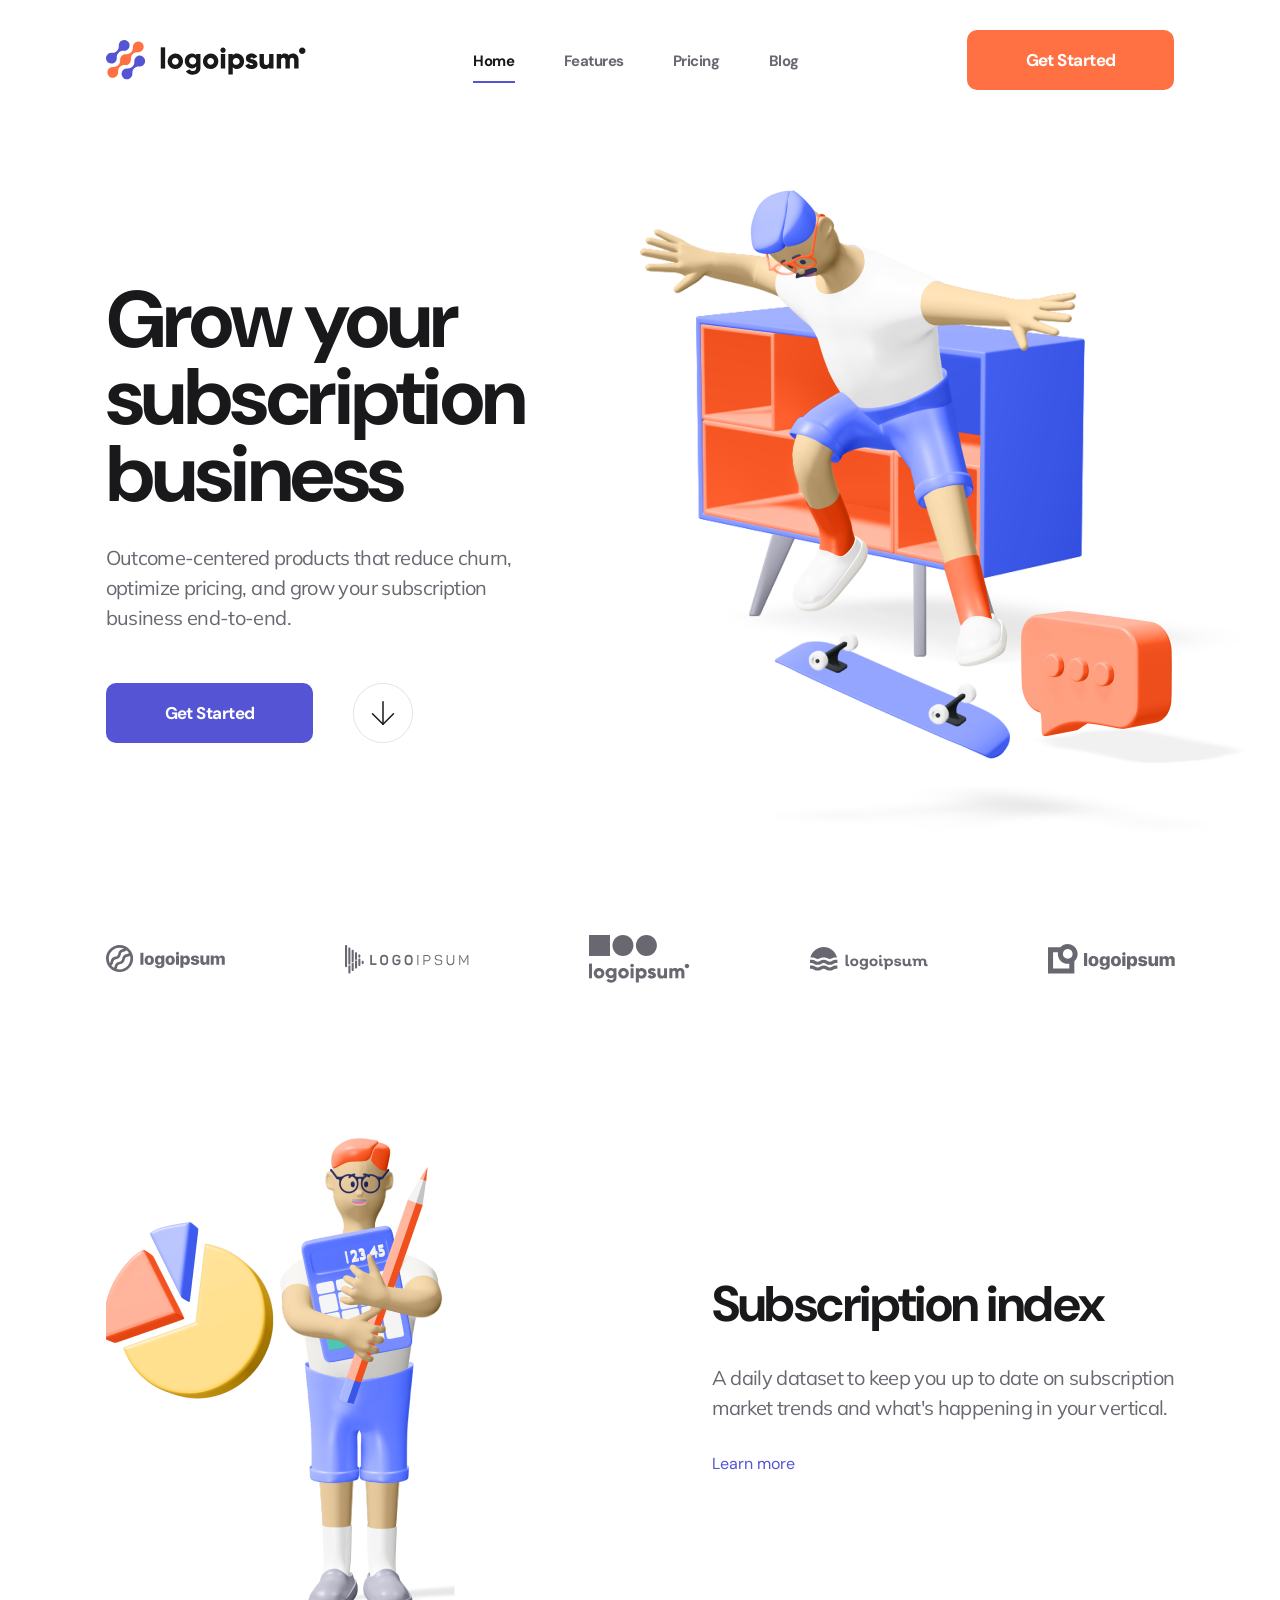
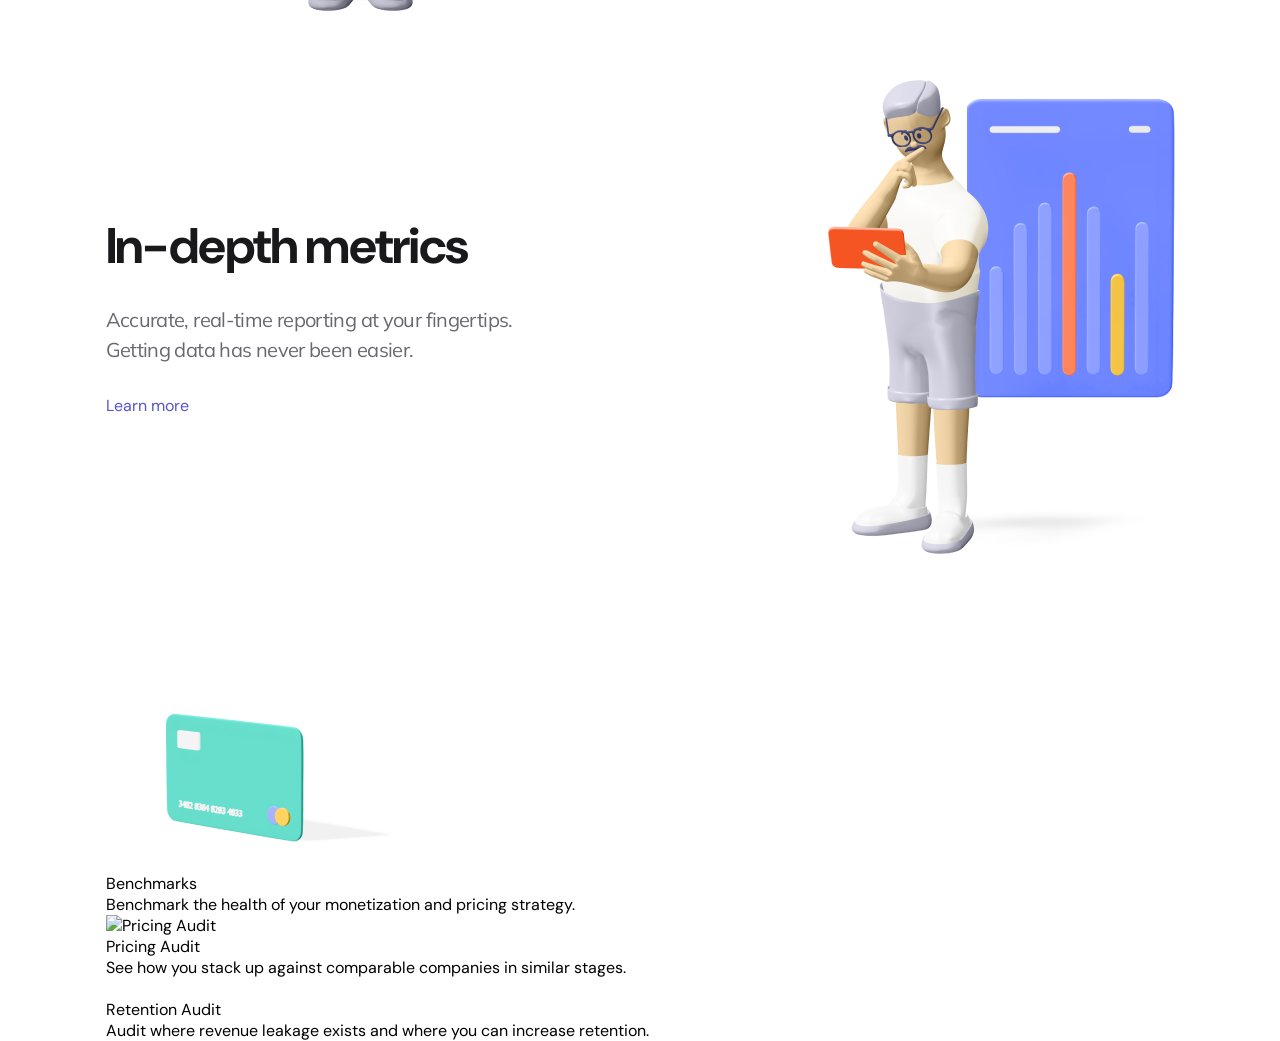
==== main.html @ b4839932 "first-commit" ====
<!DOCTYPE html>
<html lang="en">
<head>
    <meta charset="UTF-8">
    <meta name="viewport" content="width=device-width, initial-scale=1.0">
    <title>logoipsum</title>
    <link rel="stylesheet" href="style.css">
    <link rel="shortcut icon" href="images/favicon 3.svg" type="image/x-icon">
    <link rel="preconnect" href="https://fonts.googleapis.com">
<link rel="preconnect" href="https://fonts.gstatic.com" crossorigin>
<link href="https://fonts.googleapis.com/css2?family=DM+Sans:ital,opsz,wght@0,9..40,100..1000;1,9..40,100..1000&family=Mulish:ital,wght@0,200..1000;1,200..1000&display=swap" rel="stylesheet">
</head>
<body>
    <header class="Hat">
        <div class="header__container">
            <nav class="header__nav">
                <img src="images/Logo ipsum.svg" alt="logoipsum">
                <ul class="header__list">
                    <li class="header__list-item">
                        <a class="header__list-link active" href="/">Home</a>
                    </li>
                    <li class="header__list-item">
                        <a class="header__list-link" href="/">Features</a>
                    </li>
                    <li class="header__list-item">
                        <a class="header__list-link" href="/">Pricing</a>
                    </li>
                    <li class="header__list-item">
                        <a class="header__list-link" href="/">Blog</a>
                    </li>
                </ul>
                <a class="header__button" href="/">Get Started</a>
            </nav>
        </div>
    </header>
    <main>
        <section class="hero">
            <div class="hero__container">
                <div class="hero__content">
                    <div class="hero__text">
                        <h1 class="hero__title">Grow your subscription business</h1>
                        <p class="hero__desc">Outcome-centered products that reduce churn, optimize pricing, and grow your subscription business end-to-end.</p>
                    </div>
                    <div class="hero__buttons">
                        <a href="/" class="hero__button">Get Started</a>
                        <a class="hero__scroll" href="/">
                            <img class="hero__scroll-image" src="images/Down Arrow.svg" alt="down arrow">
                        </a>
                    </div>
                </div>
                <img class="hero__image" src="images/Hero 3D.png" alt="hero image">
            </div>
        </section>
        <section class="companies">
            <div class="companies__container">
                <ul class="companies__list">
                    <li class="companies__company">
                        <img src="images/logo Group/logo1.svg" alt="" class="companies__company-logo">
                    </li>
                    <li class="companies__company">
                        <img src="images/logo Group/logo2.svg" alt="" class="companies__company-logo">
                    </li>
                    <li class="companies__company">
                        <img src="images/logo Group/logo3.svg" alt="" class="companies__company-logo">
                    </li>
                    <li class="companies__company">
                        <img src="images/logo Group/logo4.svg" alt="" class="companies__company-logo">
                    </li>
                    <li class="companies__company">
                        <img src="images/logo Group/logo5.svg" alt="" class="companies__company-logo">
                    </li>
                </ul>
            </div>
        </section>
        <section class="features">
            <div class="features__container">
                <div class="feature">
                    <img class="feature__image" src="images/ subscription.png" alt="subscription">
                    <div class="feature__content">
                        <h3 class="feature__title">Subscription index</h3>
                        <p class="feature__desc">A daily dataset to keep you up to date on subscription market trends and what's happening in your vertical.</p>
                        <a class="feature__link" href="/">Learn more</a>
                    </div>
                </div>
                <div class="feature">
                    <div class="feature__content">
                        <h3 class="feature__title">In-depth metrics</h3>
                        <p class="feature__desc">Accurate, real-time reporting at your fingertips. Getting data has never been easier.</p>
                        <a class="feature__link" href="/">Learn more</a>
                    </div>
                    <img class="feature__image" src="images/metrix.png" alt="subscription">
                </div>
            </div>
        </section>
        <section class="cta">
            <div class="cta__container">
                <ul class="cta__list">
                    <li class="cta__product">
                        <img src="images/cta_logo/Icon 001.png" alt="benchmarks" class="cta__product-logo">
                        <p class="cta__title">Benchmarks</p>
                        <p class="cta__desc">Benchmark the health of your monetization and pricing strategy.</p>
                    </li>
                    <li class="cta__product">
                        <img src="" alt="Pricing Audit" class="cta__product-logo">
                        <p class="cta__title">Pricing Audit</p>
                        <p class="cta__desc">See how you stack up against comparable companies in similar stages.</p>
                    </li>
                    <li class="cta__product">
                        <img src="" alt="" class="cta__product-logo">
                        <p class="cta__title">Retention Audit</p>
                        <p class="cta__desc">Audit where revenue leakage exists and where you can increase retention.</p>
                    </li>
                </ul>
            </div>
        </section>
    </main>
</body>
</html>
---- style.css ----
:root {
    --dark: #19191B;
    --gray: #696871;
    --purple: #5454D4;
    --orange: #FF7143;
}

* {
    margin: 0;
    padding: 0;
    box-sizing: border-box;
}
body {
    font-family: 'DM Sans', sans-serif;
}
.Hat {
    padding: 30px 0;
}
[class*="__container" ] {
    max-width: 1069px;
    margin-inline: auto;
}
.header__nav {
    display: flex;
    justify-content: space-between;
    align-items: center; 
}
.header__list {
    display: flex;
    gap: 49px;
}
ul {
    list-style: none;
}
.header__list-link {
    font-weight: 700;
    font-size: 15px;
    letter-spacing: -0.47px;
    color: var(--gray);
    transition: color 0.3s;
}
.header__list-link.active {
    color: var(--dark);
    border-bottom: 2px solid var(--purple);
    padding-bottom: 10px;
}
.header__list-link:hover {
    color: var(--dark);
}
.header__button, .hero__button {
    font-weight: 700;
    font-size: 17px;
    letter-spacing: -0.55px;
    color: white;
    padding: 19px 59px;
    border-radius: 10px;
    transition: 0.3s;
}
.header__button {
    background-color: var(--orange);
}
.header__button:hover, .hero__button:hover {
    opacity: 90%; 
}
a {
    text-decoration: none; 
}

.hero {
    padding-block: 70px;
}
.hero__container {
    position: relative;
}
.hero__content {
    max-width: 423px;
    padding-block: 92px;
}
.hero__image {
    position: absolute;
    top: 0;
    right: -75px;
}
.hero__title {
    font-family: 'DM Sans', sans-serif;
    font-weight: 700;
    font-size: 80px;
    letter-spacing: -2.5px;
    line-height: 77px;
    color: var(--dark);
}
.hero__desc {
    font-family: 'Mulish', sans-serf;
    font-weight: 400;
    font-size: 20px;
    letter-spacing: -0.63px;
    line-height: 30px;
    color: var(--gray);
    margin-top: 30px;
}
.hero__buttons {
    margin-top: 50px;
    display: flex;
    gap: 40px;
}
.hero__button {
    background-color: var(--purple);
}
.hero__scroll {
    width: 60px;
    height: 60px;
    display: flex;
    align-items: center;
    justify-content: center;
    border: 1px solid #E7E7E7;
    border-radius: 100px;
}
.companies {
    padding-block: 30px;
}
.companies__list {
    display: flex;
    justify-content: space-between;
    align-items: center;
}
.features {
    padding-block: 120px;
}
.features__container {
    display: flex;
    flex-direction: column;
    gap: 69px;
}
.feature {
    display: flex;
    align-items: center;
    gap: 257px;
}
.feature__title {
    font-family: 'DM Sans', sans-serif;
    font-weight: 700;
    font-size: 50px;
    letter-spacing: -1.56px;
    line-height: 57px;
    color: var(--dark);
}
.feature__desc {
    font-family: 'Mulish', sans-serf;
    font-weight: 400;
    font-size: 20px;
    letter-spacing: -0.63px;
    line-height: 30px;
    color: var(--gray);
    margin-block: 30px;
}
.feature__link {
    color: var(--purple);
}
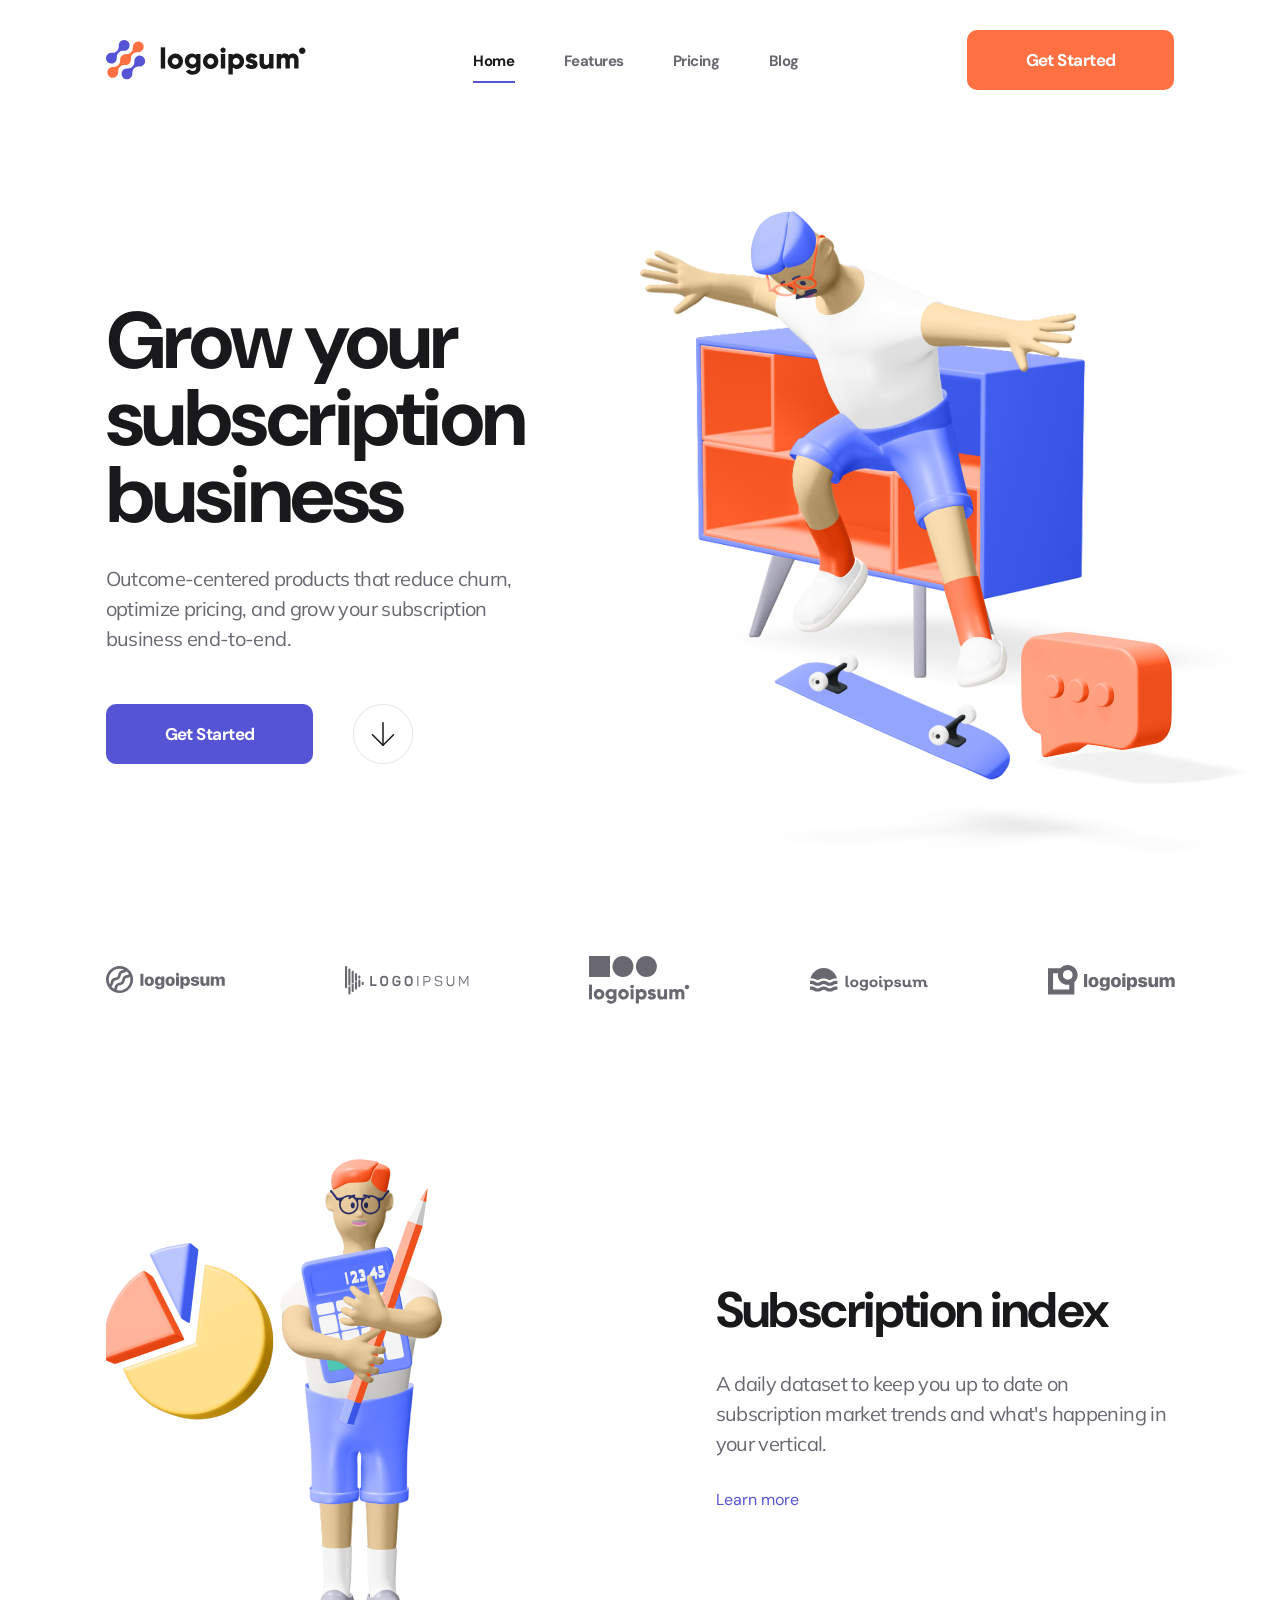
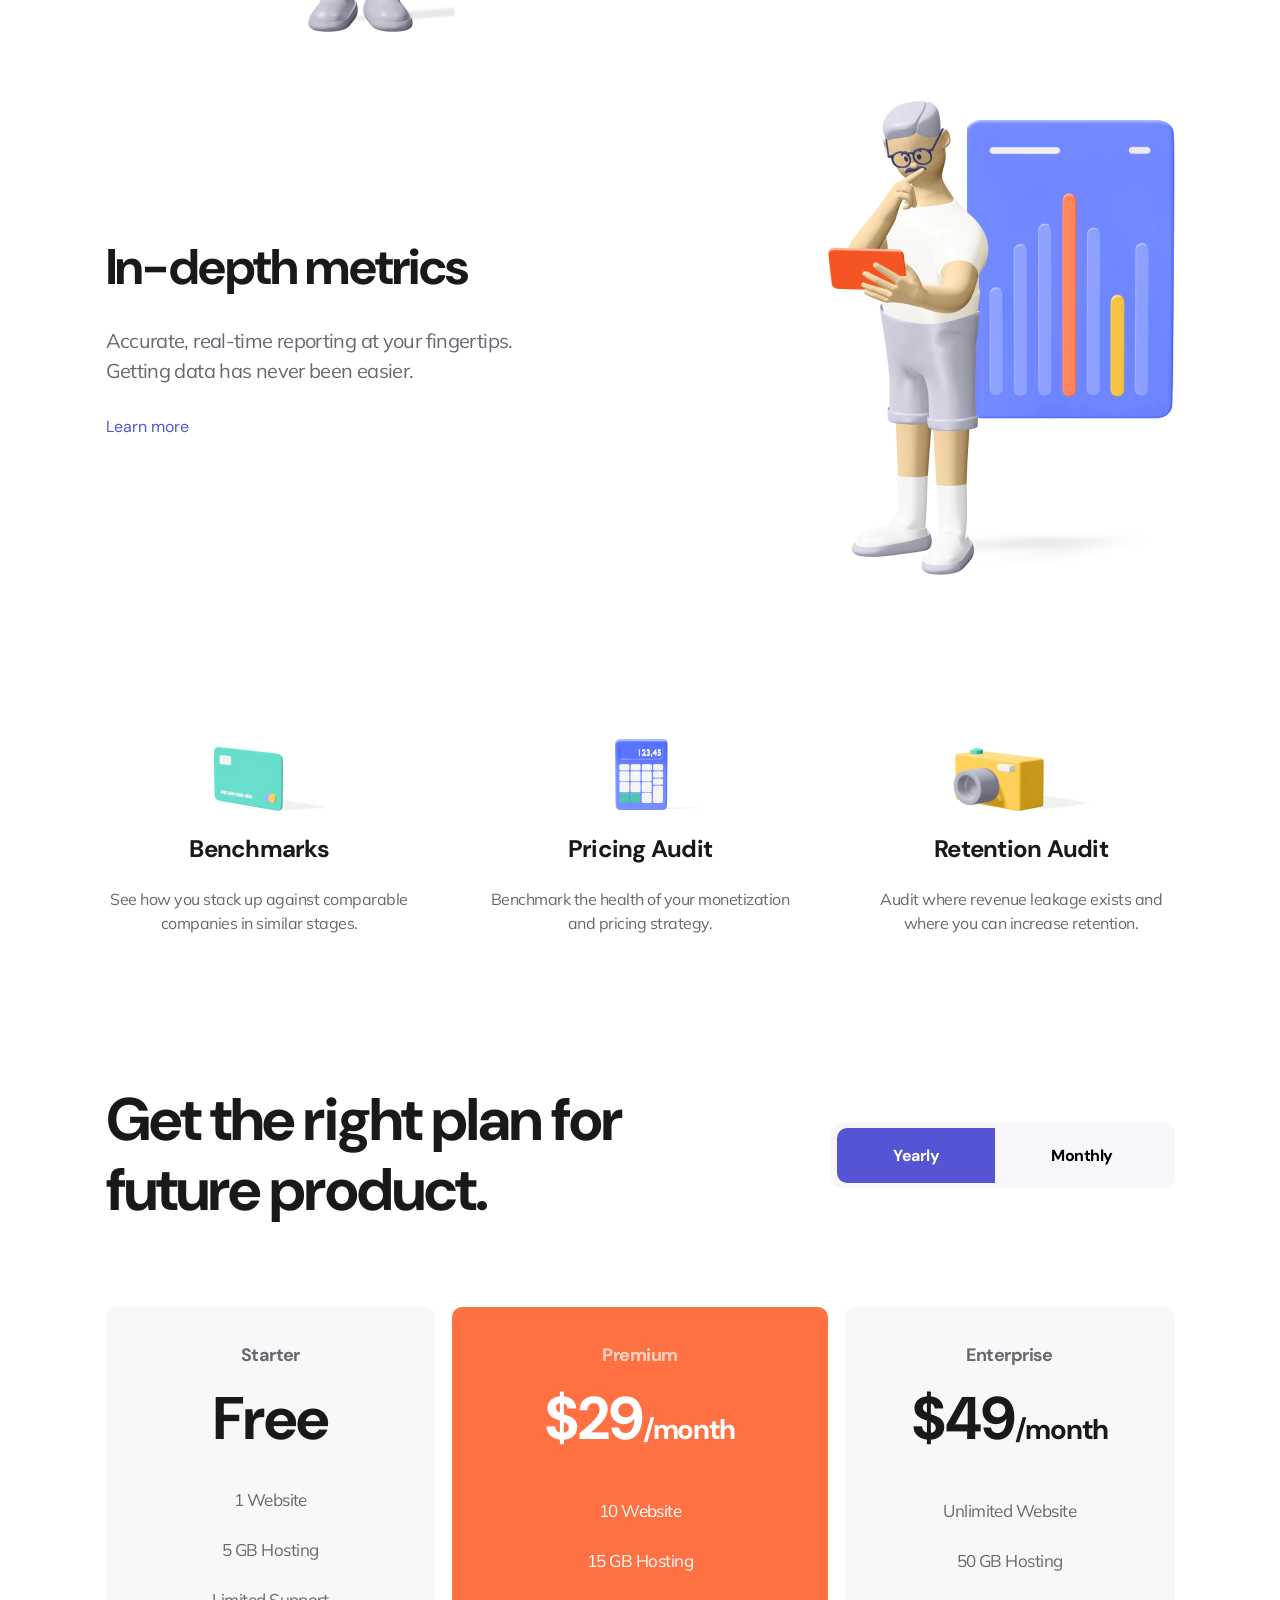
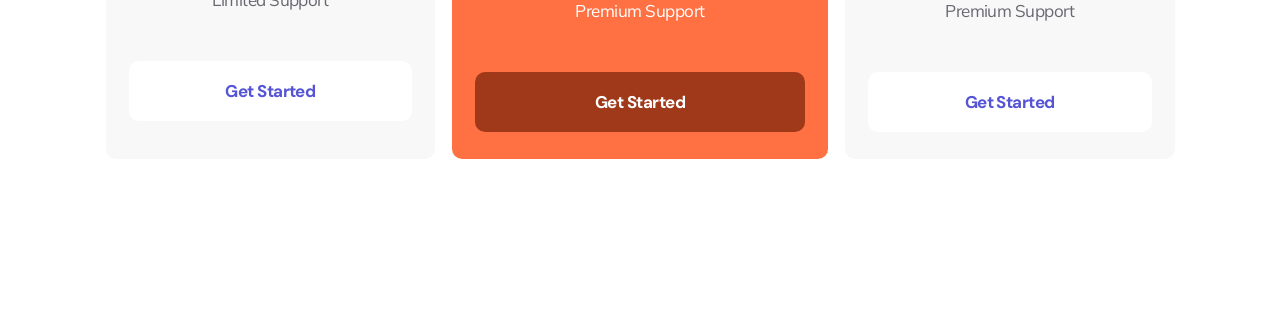
==== commit 6e136b68: "update subscription plan" ====
--- a/main.html
+++ b/main.html
@@ -43,7 +43,7 @@
                     </div>
                     <div class="hero__buttons">
                         <a href="/" class="hero__button">Get Started</a>
-                        <a class="hero__scroll" href="/">
+                        <a class="hero__scroll" href="#companies">
                             <img class="hero__scroll-image" src="images/Down Arrow.svg" alt="down arrow">
                         </a>
                     </div>
@@ -51,7 +51,7 @@
                 <img class="hero__image" src="images/Hero 3D.png" alt="hero image">
             </div>
         </section>
-        <section class="companies">
+        <section class="companies" id="companies">
             <div class="companies__container">
                 <ul class="companies__list">
                     <li class="companies__company">
@@ -92,25 +92,60 @@
                 </div>
             </div>
         </section>
-        <section class="cta">
-            <div class="cta__container">
-                <ul class="cta__list">
-                    <li class="cta__product">
-                        <img src="images/cta_logo/Icon 001.png" alt="benchmarks" class="cta__product-logo">
-                        <p class="cta__title">Benchmarks</p>
-                        <p class="cta__desc">Benchmark the health of your monetization and pricing strategy.</p>
-                    </li>
-                    <li class="cta__product">
-                        <img src="" alt="Pricing Audit" class="cta__product-logo">
-                        <p class="cta__title">Pricing Audit</p>
-                        <p class="cta__desc">See how you stack up against comparable companies in similar stages.</p>
-                    </li>
-                    <li class="cta__product">
-                        <img src="" alt="" class="cta__product-logo">
-                        <p class="cta__title">Retention Audit</p>
-                        <p class="cta__desc">Audit where revenue leakage exists and where you can increase retention.</p>
-                    </li>
-                </ul>
+        <section class="mini-features">
+            <div class="mini-features__container">
+                <div class="mini-feature">
+                    <header class="mini-feature__header">
+                        <img src="images/cta_logo/Icon 001.png" alt="credit card" class="mini-feature__icon">
+                        <h4 class="mini-feature__title">Benchmarks</h4>
+                    </header>
+                    <p class="mini-feature__desc">See how you stack up against comparable companies in similar stages.</p>
+                </div>
+                <div class="mini-feature">
+                    <header class="mini-feature__header">
+                        <img src="images/cta_logo/Icon 002.png" alt="credit card" class="mini-feature__icon">
+                        <h4 class="mini-feature__title">Pricing Audit</h4>
+                    </header>
+                    <p class="mini-feature__desc">Benchmark the health of your monetization and pricing strategy.</p>
+                </div>
+                <div class="mini-feature">
+                    <header class="mini-feature__header">
+                        <img src="images/cta_logo/Icon 003.png" alt="credit card" class="mini-feature__icon">
+                        <h4 class="mini-feature__title">Retention Audit</h4>
+                    </header>
+                    <p class="mini-feature__desc">Audit where revenue leakage exists and where you can increase retention.</p>
+                </div>
+            </div>
+        </section>
+        <section class="subscription">
+            <div class="subscription__container">
+                <header class="subscription__header">
+                    <h2 class="subscription__title">Get the right plan for<br> future product.</h2>
+                    <div class="subscription__tabs">
+                        <button class="subscription__tab active">Yearly</button>
+                        <button class="subscription__tab">Monthly</button>
+                    </div>
+                </header>
+                <div class="subscription__plans">
+                    <div class="subscription__plan">
+                        <p class="subscription__plan-title">Starter</p>
+                        <h2 class="subscription__plan-price">Free</h2>
+                        <p class="subscription__plan-features">1 Website<br> 5 GB Hosting<br> Limited Support</p>
+                        <a href="/" class="subscription__plan-button">Get Started</a>
+                    </div>
+                    <div class="subscription__plan active">
+                        <p class="subscription__plan-title">Premium</p>
+                        <h2 class="subscription__plan-price">$29<span>/month</span></h2>
+                        <p class="subscription__plan-features">10 Website<br> 15 GB Hosting<br> Premium Support</p>
+                        <a href="/" class="subscription__plan-button">Get Started</a>
+                    </div>
+                    <div class="subscription__plan">
+                        <p class="subscription__plan-title">Enterprise</p>
+                        <h2 class="subscription__plan-price">$49<span>/month</span></h2>
+                        <p class="subscription__plan-features">Unlimited Website<br> 50 GB Hosting<br> Premium Support</p>
+                        <a href="/" class="subscription__plan-button">Get Started</a>
+                    </div>
+                </div>
             </div>
         </section>
     </main>
--- a/style.css
+++ b/style.css
@@ -4,7 +4,10 @@
     --purple: #5454D4;
     --orange: #FF7143;
 }
-
+html {
+    scroll-padding: 100px;
+    scroll-behavior: smooth;
+}
 * {
     margin: 0;
     padding: 0;
@@ -14,6 +17,11 @@
     font-family: 'DM Sans', sans-serif;
 }
 .Hat {
+    position: fixed;
+    width: 100%;
+    background-color: white;
+    z-index: 999;
+    top: 0;
     padding: 30px 0;
 }
 [class*="__container" ] {
@@ -65,6 +73,9 @@
 a {
     text-decoration: none; 
 }
+main{
+    margin-top: 141px;
+}
 
 .hero {
     padding-block: 70px;
@@ -134,7 +145,13 @@
 .feature {
     display: flex;
     align-items: center;
-    gap: 257px;
+    justify-content: space-between;
+}
+.feature__content {
+    max-width: 459px;
+    flex-direction: column;
+    gap: 30px;
+    max-width: 459px;
 }
 .feature__title {
     font-family: 'DM Sans', sans-serif;
@@ -156,3 +173,156 @@
 .feature__link {
     color: var(--purple);
 }
+.feature__link:hover {
+    text-decoration: underline;
+}
+.mini-features {
+    padding-block: 32px;
+}
+.mini-features__container {
+    display: grid;
+    grid-template-columns: repeat(3, 1fr);
+    gap: 74px;
+}
+.mini-feature {
+    display: flex;
+    flex-direction: column;
+    gap: 20px;
+    align-items: center;
+    text-align: center;
+}
+.mini-feature__header {
+    display: flex;
+    flex-direction: column;
+    gap: 7px;
+}
+.mini-feature__title {
+    font-family: 'DM Sans', sans-serif;
+    font-weight: 700;
+    font-size: 24px;
+    letter-spacing: -0.75px;
+    line-height: 36px;
+    color: var(--dark);
+}
+.mini-feature__desc {
+    font-family: 'Mulish', sans-serf;
+    font-weight: 400;
+    font-size: 16px;
+    letter-spacing: -0.5px;
+    line-height: 24px;
+    color: var(--gray);
+}
+.mini-feature__icon {
+    height: 97px;
+}
+.subscription {
+    padding-block: 118px 158px;
+}
+.subscription__container {
+    display: flex;
+    flex-direction: column;
+    gap: 82px;
+}
+.subscription__header {
+    display: flex;
+    align-items: center;
+    justify-content: space-between;
+}
+.subscription__title {
+    font-family: 'DM Sans', sans-serif;
+    font-weight: 700;
+    font-size: 60px;
+    letter-spacing: -1.88px;
+    line-height: 70px;
+    color: var(--dark);
+}
+.subscription__tabs {
+    display: flex;
+    border-block: 5px solid #F7F7FB;
+    border-inline: 6px solid #F7F7FB;
+    border-radius: 10px;
+}
+.subscription__tab {
+    font-family: inherit;
+    font-weight: 700;
+    font-size: 16px;
+    letter-spacing: -0.5px;
+    border: none;
+    background-color: #F7F7FB;
+    padding: 17px 56px;
+    cursor: pointer;
+}
+.subscription__tab.active {
+    background-color: var(--purple);
+    color: white;
+    border-radius: 10px 0 0 10px;
+}
+.subscription__plans {
+    display: grid;
+    grid-template-columns: 330fr 376fr 330fr;
+    gap: 17px;
+}
+.subscription__plan {
+    padding: 34px 23px 27px;
+    background-color: #F8F8F8;
+    border-radius: 10px;
+    text-align: center;
+}
+.subscription__plan-title {
+    font-family: 'DM Sans', sans-serif;
+    font-weight: 700;
+    font-size: 18px;
+    letter-spacing: -0.56px;
+    line-height: 28px;
+    color: var(--gray);
+}
+.subscription__plan-price {
+    font-family: 'DM Sans', sans-serif;
+    font-weight: 700;
+    font-size: 60px;
+    letter-spacing: -1.03px;
+    line-height: 56px;
+    color: var(--dark);
+    margin-block: 22px 28px;
+}
+.subscription__plan-price > span {
+    font-size: 28px;
+
+}
+.subscription__plan-features {
+    font-family: 'Mulish', sans-serf;
+    font-weight: 400;
+    font-size: 17px;
+    letter-spacing: -0.53px;
+    line-height: 50px;
+    color: var(--gray);
+    margin-top: 28px;
+}
+.subscription__plan-button {
+    width: 100%;
+    display: flex;
+    justify-content: center;
+    background: white;
+    padding-block: 19px;
+    border-radius: 10px;
+    font-family: 'DM Sans', sans-serif;
+    font-weight: 700;
+    font-size: 17px;
+    letter-spacing: -0.53px;
+    color: var(--purple);
+    margin-top: 36px;
+}
+.subscription__plan.active {
+    background-color: var(--orange);
+}
+.subscription__plan.active .subscription__plan-title {
+    color: rgba(255, 255, 255, 70%);
+}
+.subscription__plan.active .subscription__plan-price, .subscription__plan.active .subscription__plan-features, .subscription__plan.active .subscription__plan-button {
+    color: white;
+
+}
+.subscription__plan.active .subscription__plan-button {
+    background-color: #9F3919;
+    color: white;
+}
